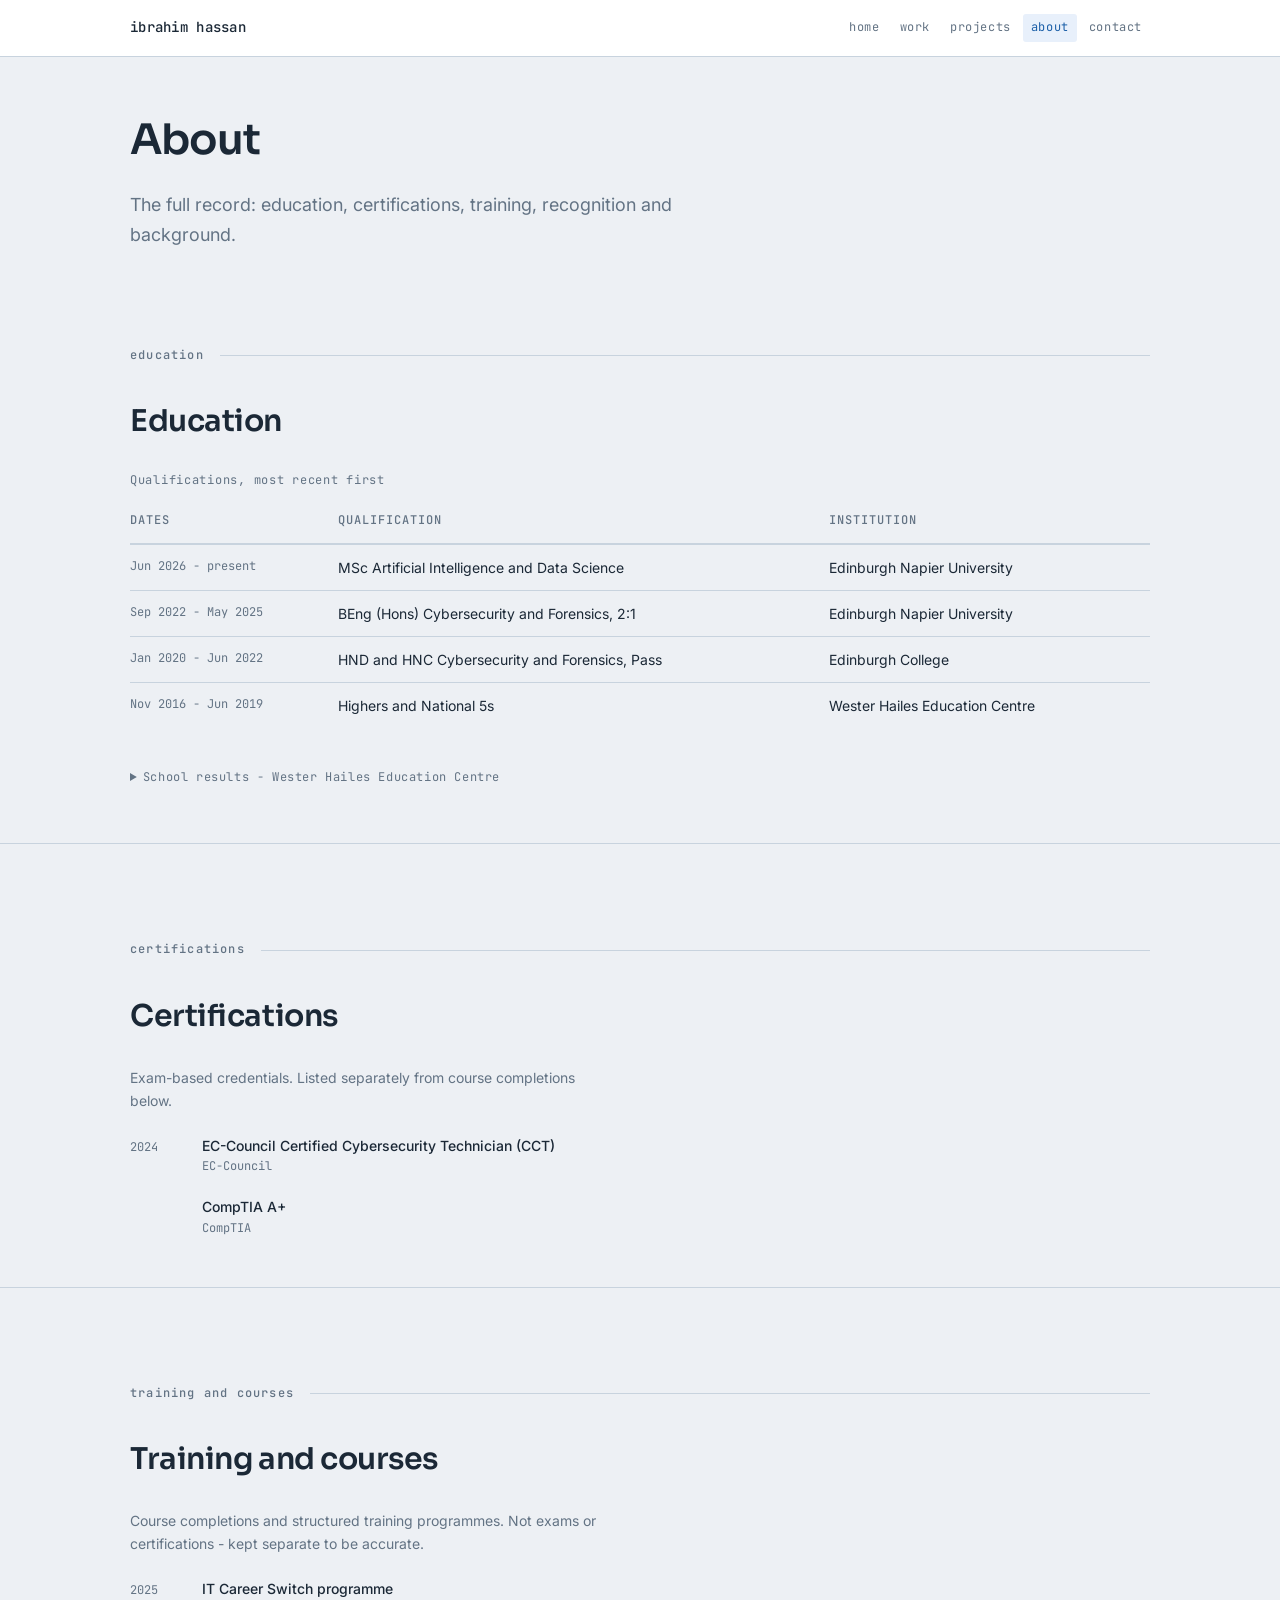
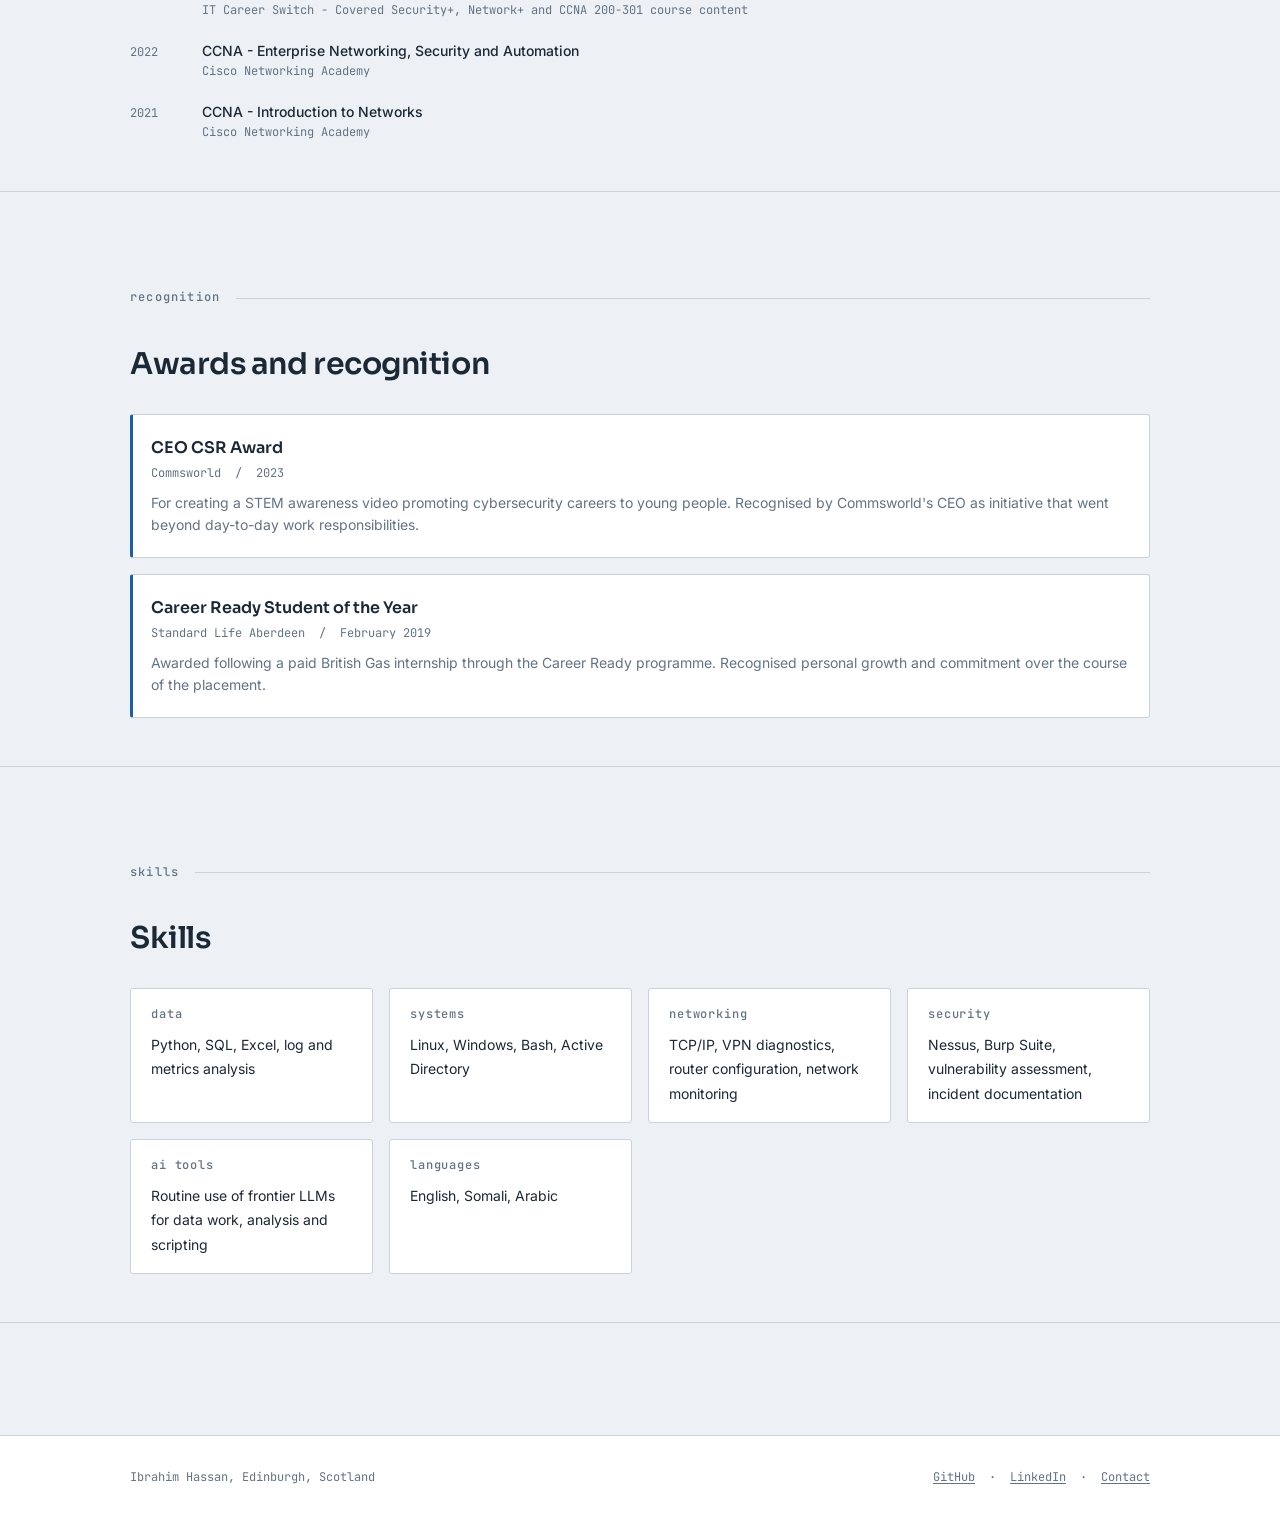
==== about.html @ 165f54eb "Initial portfolio site Static HTML/CSS/JS portfolio for Ibrahim Hassan. Five pages (index, work, pro" ====
<!DOCTYPE html>
<html lang="en">
<head>
  <meta charset="UTF-8">
  <meta name="viewport" content="width=device-width, initial-scale=1.0">
  <title>About - Ibrahim Hassan</title>
  <meta name="description" content="Education, certifications, training, recognition and background for Ibrahim Hassan. Full record from Edinburgh Napier MSc through to school results.">
  <link rel="stylesheet" href="style.css">
</head>
<body>

  <header class="site-header">
    <div class="container">
      <a href="index.html" class="site-logo" aria-label="Ibrahim Hassan - home">ibrahim hassan</a>
      <nav class="site-nav" aria-label="Main navigation">
        <a href="index.html">home</a>
        <a href="work.html">work</a>
        <a href="projects.html">projects</a>
        <a href="about.html" aria-current="page">about</a>
        <a href="contact.html">contact</a>
      </nav>
    </div>
  </header>

  <main>
    <div class="page-header">
      <div class="container">
        <h1 class="page-heading">About</h1>
        <p class="page-intro">
          The full record: education, certifications, training, recognition and background.
        </p>
      </div>
    </div>

    <!-- Education -->
    <section class="page-section" aria-labelledby="education-heading">
      <div class="container">
        <div class="section-rule"><span>education</span></div>
        <h2 class="subsection-heading" id="education-heading">Education</h2>

        <div class="table-wrapper">
          <table class="data-table">
            <caption>Qualifications, most recent first</caption>
            <thead>
              <tr>
                <th class="col-date" scope="col">Dates</th>
                <th scope="col">Qualification</th>
                <th scope="col">Institution</th>
              </tr>
            </thead>
            <tbody>
              <tr>
                <td class="col-date">Jun 2026 - present</td>
                <td>MSc Artificial Intelligence and Data Science</td>
                <td>Edinburgh Napier University</td>
              </tr>
              <tr>
                <td class="col-date">Sep 2022 - May 2025</td>
                <td>BEng (Hons) Cybersecurity and Forensics, 2:1</td>
                <td>Edinburgh Napier University</td>
              </tr>
              <tr>
                <td class="col-date">Jan 2020 - Jun 2022</td>
                <td>HND and HNC Cybersecurity and Forensics, Pass</td>
                <td>Edinburgh College</td>
              </tr>
              <tr>
                <td class="col-date">Nov 2016 - Jun 2019</td>
                <td>Highers and National 5s</td>
                <td>Wester Hailes Education Centre</td>
              </tr>
            </tbody>
          </table>
        </div>

        <!-- School results - expanded detail for the deep record -->
        <details style="margin-top: var(--space-8);">
          <summary style="font-family: var(--font-mono); font-size: var(--size-xs); color: var(--col-muted); cursor: pointer; letter-spacing: 0.05em; padding: var(--space-2) 0;">
            School results - Wester Hailes Education Centre
          </summary>
          <div style="margin-top: var(--space-5);">
            <div class="table-wrapper">
              <table class="data-table">
                <caption>Results from Wester Hailes Education Centre (2016-2019)</caption>
                <thead>
                  <tr>
                    <th scope="col">Subject</th>
                    <th scope="col">Level</th>
                    <th class="col-grade" scope="col">Grade</th>
                    <th class="col-date" scope="col">Year</th>
                  </tr>
                </thead>
                <tbody>
                  <tr>
                    <td>Business Management</td>
                    <td>Higher</td>
                    <td class="col-grade">C</td>
                    <td class="col-date">2019</td>
                  </tr>
                  <tr>
                    <td>Mathematics</td>
                    <td>National 5</td>
                    <td class="col-grade">A</td>
                    <td class="col-date">2018</td>
                  </tr>
                  <tr>
                    <td>Modern Studies</td>
                    <td>National 5</td>
                    <td class="col-grade">A</td>
                    <td class="col-date">2018</td>
                  </tr>
                  <tr>
                    <td>English for Speakers of Other Languages</td>
                    <td>National 5</td>
                    <td class="col-grade">B</td>
                    <td class="col-date">2018</td>
                  </tr>
                  <tr>
                    <td>Chemistry</td>
                    <td>National 5</td>
                    <td class="col-grade">B</td>
                    <td class="col-date">2017</td>
                  </tr>
                  <tr>
                    <td>Physics</td>
                    <td>National 5</td>
                    <td class="col-grade">C</td>
                    <td class="col-date">2017</td>
                  </tr>
                </tbody>
              </table>
            </div>
          </div>
        </details>

      </div>
    </section>

    <hr class="divider">

    <!-- Certifications -->
    <section class="page-section" aria-labelledby="certifications-heading">
      <div class="container">
        <div class="section-rule"><span>certifications</span></div>
        <h2 class="subsection-heading" id="certifications-heading">Certifications</h2>
        <p class="muted" style="font-size: var(--size-sm); margin-bottom: var(--space-6); max-width: 54ch; line-height: 1.65;">
          Exam-based credentials. Listed separately from course completions below.
        </p>

        <div class="cert-list">
          <div class="cert-entry">
            <span class="cert-year">2024</span>
            <div>
              <p class="cert-name">EC-Council Certified Cybersecurity Technician (CCT)</p>
              <p class="cert-issuer">EC-Council</p>
            </div>
          </div>
          <div class="cert-entry">
            <!-- TODO: confirm the exact year the CompTIA A+ was awarded -->
            <span class="cert-year"><!-- year --></span>
            <div>
              <p class="cert-name">CompTIA A+</p>
              <p class="cert-issuer">CompTIA</p>
            </div>
          </div>
        </div>

      </div>
    </section>

    <hr class="divider">

    <!-- Training and courses -->
    <section class="page-section" aria-labelledby="training-heading">
      <div class="container">
        <div class="section-rule"><span>training and courses</span></div>
        <h2 class="subsection-heading" id="training-heading">Training and courses</h2>
        <p class="muted" style="font-size: var(--size-sm); margin-bottom: var(--space-6); max-width: 54ch; line-height: 1.65;">
          Course completions and structured training programmes. Not exams or certifications -
          kept separate to be accurate.
        </p>

        <div class="cert-list">
          <div class="cert-entry">
            <span class="cert-year">2025</span>
            <div>
              <p class="cert-name">IT Career Switch programme</p>
              <p class="cert-issuer">IT Career Switch - Covered Security+, Network+ and CCNA 200-301 course content</p>
            </div>
          </div>
          <div class="cert-entry">
            <span class="cert-year">2022</span>
            <div>
              <p class="cert-name">CCNA - Enterprise Networking, Security and Automation</p>
              <p class="cert-issuer">Cisco Networking Academy</p>
            </div>
          </div>
          <div class="cert-entry">
            <span class="cert-year">2021</span>
            <div>
              <p class="cert-name">CCNA - Introduction to Networks</p>
              <p class="cert-issuer">Cisco Networking Academy</p>
            </div>
          </div>
        </div>

      </div>
    </section>

    <hr class="divider">

    <!-- Recognition -->
    <section class="page-section" id="recognition" aria-labelledby="recognition-heading">
      <div class="container">
        <div class="section-rule"><span>recognition</span></div>
        <h2 class="subsection-heading" id="recognition-heading">Awards and recognition</h2>

        <div class="award-list">
          <div class="award-entry">
            <p class="award-title">CEO CSR Award</p>
            <p class="award-meta">Commsworld &nbsp;/&nbsp; 2023</p>
            <p class="award-desc">
              For creating a STEM awareness video promoting cybersecurity careers to young
              people. Recognised by Commsworld's CEO as initiative that went beyond
              day-to-day work responsibilities.
            </p>
          </div>
          <div class="award-entry">
            <p class="award-title">Career Ready Student of the Year</p>
            <p class="award-meta">Standard Life Aberdeen &nbsp;/&nbsp; February 2019</p>
            <p class="award-desc">
              Awarded following a paid British Gas internship through the Career Ready
              programme. Recognised personal growth and commitment over the course of the
              placement.
            </p>
          </div>
        </div>

      </div>
    </section>

    <hr class="divider">

    <!-- Skills -->
    <section class="page-section" aria-labelledby="skills-heading">
      <div class="container">
        <div class="section-rule"><span>skills</span></div>
        <h2 class="subsection-heading" id="skills-heading">Skills</h2>

        <div class="skills-grid">
          <div class="skill-group">
            <p class="skill-group__label">data</p>
            <p class="skill-group__items">Python, SQL, Excel, log and metrics analysis</p>
          </div>
          <div class="skill-group">
            <p class="skill-group__label">systems</p>
            <p class="skill-group__items">Linux, Windows, Bash, Active Directory</p>
          </div>
          <div class="skill-group">
            <p class="skill-group__label">networking</p>
            <p class="skill-group__items">TCP/IP, VPN diagnostics, router configuration, network monitoring</p>
          </div>
          <div class="skill-group">
            <p class="skill-group__label">security</p>
            <p class="skill-group__items">Nessus, Burp Suite, vulnerability assessment, incident documentation</p>
          </div>
          <div class="skill-group">
            <p class="skill-group__label">AI tools</p>
            <p class="skill-group__items">Routine use of frontier LLMs for data work, analysis and scripting</p>
          </div>
          <div class="skill-group">
            <p class="skill-group__label">languages</p>
            <p class="skill-group__items">English, Somali, Arabic</p>
          </div>
        </div>

      </div>
    </section>

    <hr class="divider">

    <!-- TODO: Add an interests section once content is available -->
    <!-- <section class="page-section" aria-labelledby="interests-heading">
      <div class="container">
        <div class="section-rule"><span>interests</span></div>
        <h2 class="subsection-heading" id="interests-heading">Interests</h2>
        [content TBD]
      </div>
    </section> -->

  </main>

  <footer class="site-footer">
    <div class="container">
      <p>Ibrahim Hassan, Edinburgh, Scotland</p>
      <p>
        <a href="https://github.com/pribrahimh" target="_blank" rel="noopener noreferrer">GitHub</a>
        &nbsp;&middot;&nbsp;
        <a href="https://linkedin.com/in/pribrahim" target="_blank" rel="noopener noreferrer">LinkedIn</a>
        &nbsp;&middot;&nbsp;
        <a href="contact.html">Contact</a>
      </p>
    </div>
  </footer>

</body>
</html>
---- style.css ----
/* ============================================================
   FONTS
   ============================================================ */
@import url('https://fonts.googleapis.com/css2?family=Sora:wght@300;400;600&family=Inter:wght@400;500&family=JetBrains+Mono:wght@400;500&display=swap');

/* ============================================================
   CUSTOM PROPERTIES
   ============================================================ */
:root {
  /* Palette - cool blue-gray, light mode */
  --col-bg:            #edf0f4;
  --col-surface:       #ffffff;
  --col-border:        #c8d3de;
  --col-text:          #1b2836;
  --col-muted:         #637384;
  --col-accent:        #1b5fa8;
  --col-accent-light:  #e8f0fb;
  --col-status:        #1a9955;
  --col-status-bg:     #e8f7ee;
  --col-status-border: rgba(26, 153, 85, 0.28);
  --col-tag-border:    rgba(27, 95, 168, 0.22);

  /* Typography */
  --font-display: 'Sora', system-ui, sans-serif;
  --font-body:    'Inter', system-ui, sans-serif;
  --font-mono:    'JetBrains Mono', 'Courier New', monospace;

  /* Type scale */
  --size-xs:   0.75rem;
  --size-sm:   0.875rem;
  --size-base: 1rem;
  --size-lg:   1.125rem;
  --size-xl:   1.25rem;
  --size-2xl:  clamp(1.375rem, 3vw, 1.875rem);
  --size-3xl:  clamp(1.75rem, 4.5vw, 2.625rem);
  --size-hero: clamp(2.375rem, 6.5vw, 4.25rem);

  /* Spacing */
  --space-1:  0.25rem;
  --space-2:  0.5rem;
  --space-3:  0.75rem;
  --space-4:  1rem;
  --space-5:  1.25rem;
  --space-6:  1.5rem;
  --space-8:  2rem;
  --space-10: 2.5rem;
  --space-12: 3rem;
  --space-16: 4rem;
  --space-20: 5rem;

  /* Layout */
  --container-max: 1100px;
  --radius: 3px;
}

/* ============================================================
   RESET
   ============================================================ */
*, *::before, *::after {
  box-sizing: border-box;
  margin: 0;
  padding: 0;
}

html {
  -webkit-text-size-adjust: 100%;
}

body {
  font-family: var(--font-body);
  font-size: var(--size-base);
  line-height: 1.65;
  color: var(--col-text);
  background: var(--col-bg);
  min-height: 100vh;
  display: flex;
  flex-direction: column;
}

main { flex: 1; }

img, svg {
  display: block;
  max-width: 100%;
  height: auto;
}

ul, ol { list-style: none; }

a {
  color: var(--col-accent);
  text-decoration: underline;
  text-underline-offset: 2px;
}

a:hover { text-decoration: none; }

/* ============================================================
   FOCUS
   ============================================================ */
:focus-visible {
  outline: 2px solid var(--col-accent);
  outline-offset: 3px;
  border-radius: var(--radius);
}

/* ============================================================
   CONTAINER
   ============================================================ */
.container {
  width: 100%;
  max-width: var(--container-max);
  margin-left: auto;
  margin-right: auto;
  padding-left: clamp(1rem, 5vw, 2.5rem);
  padding-right: clamp(1rem, 5vw, 2.5rem);
}

/* ============================================================
   SITE HEADER / NAV
   ============================================================ */
.site-header {
  background: var(--col-surface);
  border-bottom: 1px solid var(--col-border);
  position: sticky;
  top: 0;
  z-index: 100;
}

.site-header .container {
  display: flex;
  align-items: center;
  justify-content: space-between;
  flex-wrap: wrap;
  gap: var(--space-2) var(--space-4);
  padding-top: var(--space-3);
  padding-bottom: var(--space-3);
  min-height: 56px;
}

.site-logo {
  font-family: var(--font-mono);
  font-size: var(--size-sm);
  font-weight: 500;
  color: var(--col-text);
  text-decoration: none;
  letter-spacing: 0.02em;
  white-space: nowrap;
  flex-shrink: 0;
}

.site-logo:hover { color: var(--col-accent); }

.site-nav {
  display: flex;
  flex-wrap: wrap;
  gap: var(--space-1);
}

.site-nav a {
  font-family: var(--font-mono);
  font-size: var(--size-xs);
  font-weight: 400;
  color: var(--col-muted);
  text-decoration: none;
  letter-spacing: 0.05em;
  padding: var(--space-1) var(--space-2);
  border-radius: var(--radius);
  white-space: nowrap;
  transition: color 0.12s ease, background-color 0.12s ease;
}

.site-nav a:hover,
.site-nav a[aria-current="page"] {
  color: var(--col-accent);
  background-color: var(--col-accent-light);
}

/* ============================================================
   SITE FOOTER
   ============================================================ */
.site-footer {
  margin-top: auto;
  background: var(--col-surface);
  border-top: 1px solid var(--col-border);
  padding: var(--space-8) 0;
}

.site-footer .container {
  display: flex;
  align-items: center;
  justify-content: space-between;
  flex-wrap: wrap;
  gap: var(--space-4);
}

.site-footer p {
  font-family: var(--font-mono);
  font-size: var(--size-xs);
  color: var(--col-muted);
}

.site-footer a {
  color: var(--col-muted);
}

.site-footer a:hover {
  color: var(--col-accent);
}

/* ============================================================
   SIGNATURE MOTIF: SECTION RULE
   Every major section opens with:
     <div class="section-rule"><span>label</span></div>
   Renders: label ------------------------------------------
   ============================================================ */
.section-rule {
  display: flex;
  align-items: center;
  gap: var(--space-4);
  margin-bottom: var(--space-8);
}

.section-rule::after {
  content: '';
  flex: 1;
  height: 1px;
  background: var(--col-border);
}

.section-rule > span {
  font-family: var(--font-mono);
  font-size: var(--size-xs);
  font-weight: 500;
  color: var(--col-muted);
  letter-spacing: 0.1em;
  text-transform: lowercase;
  white-space: nowrap;
  flex-shrink: 0;
}

/* ============================================================
   PAGE SECTIONS
   ============================================================ */
.page-section {
  padding-top: var(--space-12);
}

/* ============================================================
   STATUS BADGE
   ============================================================ */
.status-badge {
  display: inline-flex;
  align-items: center;
  gap: var(--space-2);
  font-family: var(--font-mono);
  font-size: var(--size-xs);
  font-weight: 500;
  color: var(--col-status);
  background: var(--col-status-bg);
  border: 1px solid var(--col-status-border);
  border-radius: 2em;
  padding: 3px var(--space-3);
  letter-spacing: 0.04em;
}

.status-dot {
  width: 6px;
  height: 6px;
  border-radius: 50%;
  background: var(--col-status);
  flex-shrink: 0;
}

@media (prefers-reduced-motion: no-preference) {
  .status-dot {
    animation: blink 2.8s ease-in-out infinite;
  }
}

@keyframes blink {
  0%, 100% { opacity: 1; }
  50%       { opacity: 0.35; }
}

/* ============================================================
   HERO
   ============================================================ */
.hero {
  padding: var(--space-16) 0 var(--space-12);
}

.hero-eyebrow {
  margin-bottom: var(--space-5);
}

.hero-name {
  font-family: var(--font-display);
  font-size: var(--size-hero);
  font-weight: 600;
  line-height: 1.06;
  letter-spacing: -0.025em;
  color: var(--col-text);
  margin-bottom: var(--space-5);
}

.hero-intro {
  font-size: var(--size-lg);
  color: var(--col-muted);
  max-width: 54ch;
  line-height: 1.65;
  margin-bottom: var(--space-6);
}

.hero-meta {
  display: flex;
  flex-wrap: wrap;
  gap: var(--space-2) var(--space-5);
  font-family: var(--font-mono);
  font-size: var(--size-xs);
  color: var(--col-muted);
}

/* ============================================================
   HEADINGS
   ============================================================ */
.page-heading {
  font-family: var(--font-display);
  font-size: var(--size-3xl);
  font-weight: 600;
  letter-spacing: -0.025em;
  color: var(--col-text);
  margin-bottom: var(--space-4);
}

.page-intro {
  font-size: var(--size-lg);
  color: var(--col-muted);
  max-width: 58ch;
  line-height: 1.65;
  margin-bottom: var(--space-12);
}

.subsection-heading {
  font-family: var(--font-display);
  font-size: var(--size-2xl);
  font-weight: 600;
  letter-spacing: -0.015em;
  color: var(--col-text);
  margin-bottom: var(--space-6);
}

/* ============================================================
   CARDS
   ============================================================ */
.card {
  background: var(--col-surface);
  border: 1px solid var(--col-border);
  border-radius: var(--radius);
  padding: var(--space-6);
}

.card--left-accent {
  border-left: 3px solid var(--col-accent);
  padding-left: calc(var(--space-6) - 2px);
}

/* ============================================================
   PROJECT CARDS
   ============================================================ */
.project-grid {
  display: grid;
  grid-template-columns: repeat(auto-fill, minmax(min(100%, 340px), 1fr));
  gap: var(--space-6);
  align-items: start;
}

.project-card {
  background: var(--col-surface);
  border: 1px solid var(--col-border);
  border-left: 3px solid var(--col-accent);
  border-radius: var(--radius);
  padding: var(--space-6);
  padding-left: calc(var(--space-6) - 2px);
  display: flex;
  flex-direction: column;
  gap: var(--space-4);
}

.project-card__header {
  display: flex;
  align-items: flex-start;
  justify-content: space-between;
  gap: var(--space-3);
}

.project-card__title {
  font-family: var(--font-display);
  font-size: var(--size-xl);
  font-weight: 600;
  color: var(--col-text);
  line-height: 1.25;
}

.project-card__desc {
  font-size: var(--size-sm);
  color: var(--col-muted);
  line-height: 1.65;
  flex: 1;
}

.project-card__tech {
  display: flex;
  flex-wrap: wrap;
  gap: var(--space-2);
}

.project-card__links {
  display: flex;
  flex-wrap: wrap;
  gap: var(--space-4);
  font-size: var(--size-sm);
}

/* ============================================================
   TAGS
   ============================================================ */
.tag {
  display: inline-block;
  font-family: var(--font-mono);
  font-size: 0.7rem;
  font-weight: 500;
  color: var(--col-accent);
  background: var(--col-accent-light);
  border: 1px solid var(--col-tag-border);
  border-radius: 2px;
  padding: 1px var(--space-2);
  letter-spacing: 0.03em;
  white-space: nowrap;
}

.tag--status {
  color: var(--col-muted);
  background: var(--col-bg);
  border-color: var(--col-border);
  flex-shrink: 0;
}

/* ============================================================
   EXPERIENCE ENTRIES
   ============================================================ */
.experience-list {
  display: flex;
  flex-direction: column;
  gap: var(--space-10);
}

.experience-entry {
  display: grid;
  grid-template-columns: 1fr;
  gap: var(--space-2);
}

@media (min-width: 640px) {
  .experience-entry {
    grid-template-columns: 11rem 1fr;
    gap: var(--space-6);
  }
}

@media (min-width: 1024px) {
  .experience-entry {
    grid-template-columns: 13rem 1fr;
  }
}

.experience-meta {
  font-family: var(--font-mono);
  font-size: var(--size-xs);
  color: var(--col-muted);
  line-height: 1.6;
}

.experience-meta .date {
  display: block;
  margin-bottom: var(--space-1);
}

.experience-meta .employer {
  display: block;
  color: var(--col-text);
  font-weight: 500;
}

.experience-meta .location {
  display: block;
  margin-top: 2px;
}

.experience-role {
  font-family: var(--font-display);
  font-size: var(--size-xl);
  font-weight: 600;
  color: var(--col-text);
  line-height: 1.2;
  margin-bottom: var(--space-3);
}

.experience-body {
  color: var(--col-muted);
  font-size: var(--size-sm);
}

.experience-body ul {
  list-style: disc;
  padding-left: var(--space-5);
  display: flex;
  flex-direction: column;
  gap: var(--space-2);
  margin-top: var(--space-2);
}

/* Compact variant used on the landing page */
.experience-entry--compact .experience-role {
  font-size: var(--size-lg);
  margin-bottom: var(--space-1);
}

.experience-entry--compact .experience-body {
  margin-top: var(--space-2);
}

/* ============================================================
   DATA TABLES
   ============================================================ */
.table-wrapper {
  overflow-x: auto;
  -webkit-overflow-scrolling: touch;
}

.data-table {
  width: 100%;
  border-collapse: collapse;
  font-size: var(--size-sm);
}

.data-table caption {
  text-align: left;
  font-family: var(--font-mono);
  font-size: var(--size-xs);
  color: var(--col-muted);
  margin-bottom: var(--space-3);
  letter-spacing: 0.06em;
}

.data-table th {
  font-family: var(--font-mono);
  font-size: var(--size-xs);
  font-weight: 500;
  text-transform: uppercase;
  letter-spacing: 0.08em;
  color: var(--col-muted);
  text-align: left;
  padding: var(--space-2) var(--space-4) var(--space-3) 0;
  border-bottom: 2px solid var(--col-border);
  white-space: nowrap;
}

.data-table td {
  padding: var(--space-3) var(--space-4) var(--space-3) 0;
  border-bottom: 1px solid var(--col-border);
  vertical-align: top;
  line-height: 1.5;
}

.data-table tr:last-child td {
  border-bottom: none;
}

.data-table .col-date {
  font-family: var(--font-mono);
  font-size: var(--size-xs);
  color: var(--col-muted);
  white-space: nowrap;
  width: 13rem;
}

.data-table .col-grade {
  font-family: var(--font-mono);
  font-size: var(--size-xs);
  color: var(--col-muted);
  white-space: nowrap;
  width: 5rem;
}

/* ============================================================
   AWARD / RECOGNITION
   ============================================================ */
.award-list {
  display: flex;
  flex-direction: column;
  gap: var(--space-4);
}

.award-entry {
  background: var(--col-surface);
  border: 1px solid var(--col-border);
  border-left: 3px solid var(--col-accent);
  border-radius: var(--radius);
  padding: var(--space-5);
  padding-left: calc(var(--space-5) - 2px);
}

.award-title {
  font-family: var(--font-display);
  font-size: var(--size-base);
  font-weight: 600;
  color: var(--col-text);
  margin-bottom: 3px;
}

.award-meta {
  font-family: var(--font-mono);
  font-size: var(--size-xs);
  color: var(--col-muted);
  margin-bottom: var(--space-2);
}

.award-desc {
  font-size: var(--size-sm);
  color: var(--col-muted);
  line-height: 1.6;
}

/* ============================================================
   CERTIFICATIONS / TRAINING
   ============================================================ */
.cert-list {
  display: flex;
  flex-direction: column;
  gap: var(--space-5);
}

.cert-entry {
  display: grid;
  grid-template-columns: 3.5rem 1fr;
  gap: var(--space-4);
  align-items: start;
}

.cert-year {
  font-family: var(--font-mono);
  font-size: var(--size-xs);
  color: var(--col-muted);
  padding-top: 2px;
}

.cert-name {
  font-size: var(--size-sm);
  font-weight: 500;
  color: var(--col-text);
  line-height: 1.4;
  margin-bottom: 2px;
}

.cert-issuer {
  font-family: var(--font-mono);
  font-size: var(--size-xs);
  color: var(--col-muted);
}

/* ============================================================
   SKILLS GRID
   ============================================================ */
.skills-grid {
  display: grid;
  grid-template-columns: repeat(auto-fill, minmax(min(100%, 220px), 1fr));
  gap: var(--space-4);
}

.skill-group {
  background: var(--col-surface);
  border: 1px solid var(--col-border);
  border-radius: var(--radius);
  padding: var(--space-4) var(--space-5);
}

.skill-group__label {
  font-family: var(--font-mono);
  font-size: var(--size-xs);
  font-weight: 500;
  color: var(--col-muted);
  letter-spacing: 0.07em;
  text-transform: lowercase;
  margin-bottom: var(--space-2);
}

.skill-group__items {
  font-size: var(--size-sm);
  color: var(--col-text);
  line-height: 1.75;
}

/* ============================================================
   CONTACT PAGE
   ============================================================ */
.contact-list {
  display: flex;
  flex-direction: column;
  gap: var(--space-4);
}

.contact-item {
  display: grid;
  grid-template-columns: 6rem 1fr;
  gap: var(--space-4);
  align-items: baseline;
  font-size: var(--size-sm);
}

.contact-label {
  font-family: var(--font-mono);
  font-size: var(--size-xs);
  color: var(--col-muted);
  letter-spacing: 0.05em;
}

.contact-value {
  color: var(--col-text);
}

/* ============================================================
   UTILITY
   ============================================================ */
.see-more {
  display: inline-flex;
  align-items: center;
  gap: var(--space-2);
  font-family: var(--font-mono);
  font-size: var(--size-xs);
  font-weight: 500;
  letter-spacing: 0.05em;
  color: var(--col-accent);
  text-decoration: none;
  margin-top: var(--space-6);
  padding-bottom: 1px;
  border-bottom: 1px solid transparent;
  transition: border-color 0.12s ease;
}

.see-more:hover {
  text-decoration: none;
  border-bottom-color: var(--col-accent);
}

.muted {
  color: var(--col-muted);
}

.divider {
  border: none;
  border-top: 1px solid var(--col-border);
  margin: var(--space-12) 0;
}

.page-header {
  padding: var(--space-12) 0 0;
}

/* Inline code */
code {
  font-family: var(--font-mono);
  font-size: 0.875em;
  background: var(--col-accent-light);
  border: 1px solid var(--col-tag-border);
  border-radius: 2px;
  padding: 1px 5px;
  color: var(--col-accent);
}

/* Bottom breathing room before footer */
main > :last-child {
  padding-bottom: var(--space-16);
}

/* Practice/labs list on projects page */
.practice-list {
  display: flex;
  flex-direction: column;
  gap: var(--space-3);
  font-size: var(--size-sm);
  color: var(--col-muted);
}

.practice-list li {
  display: flex;
  gap: var(--space-3);
}

.practice-list li::before {
  content: '-';
  font-family: var(--font-mono);
  color: var(--col-border);
  flex-shrink: 0;
}

/* ============================================================
   RESPONSIVE
   ============================================================ */
@media (max-width: 479px) {
  .site-nav {
    width: 100%;
    padding-top: var(--space-2);
    border-top: 1px solid var(--col-border);
  }

  .hero {
    padding: var(--space-10) 0 var(--space-8);
  }

  .cert-entry {
    grid-template-columns: 1fr;
    gap: var(--space-1);
  }

  .contact-item {
    grid-template-columns: 1fr;
    gap: var(--space-1);
  }
}
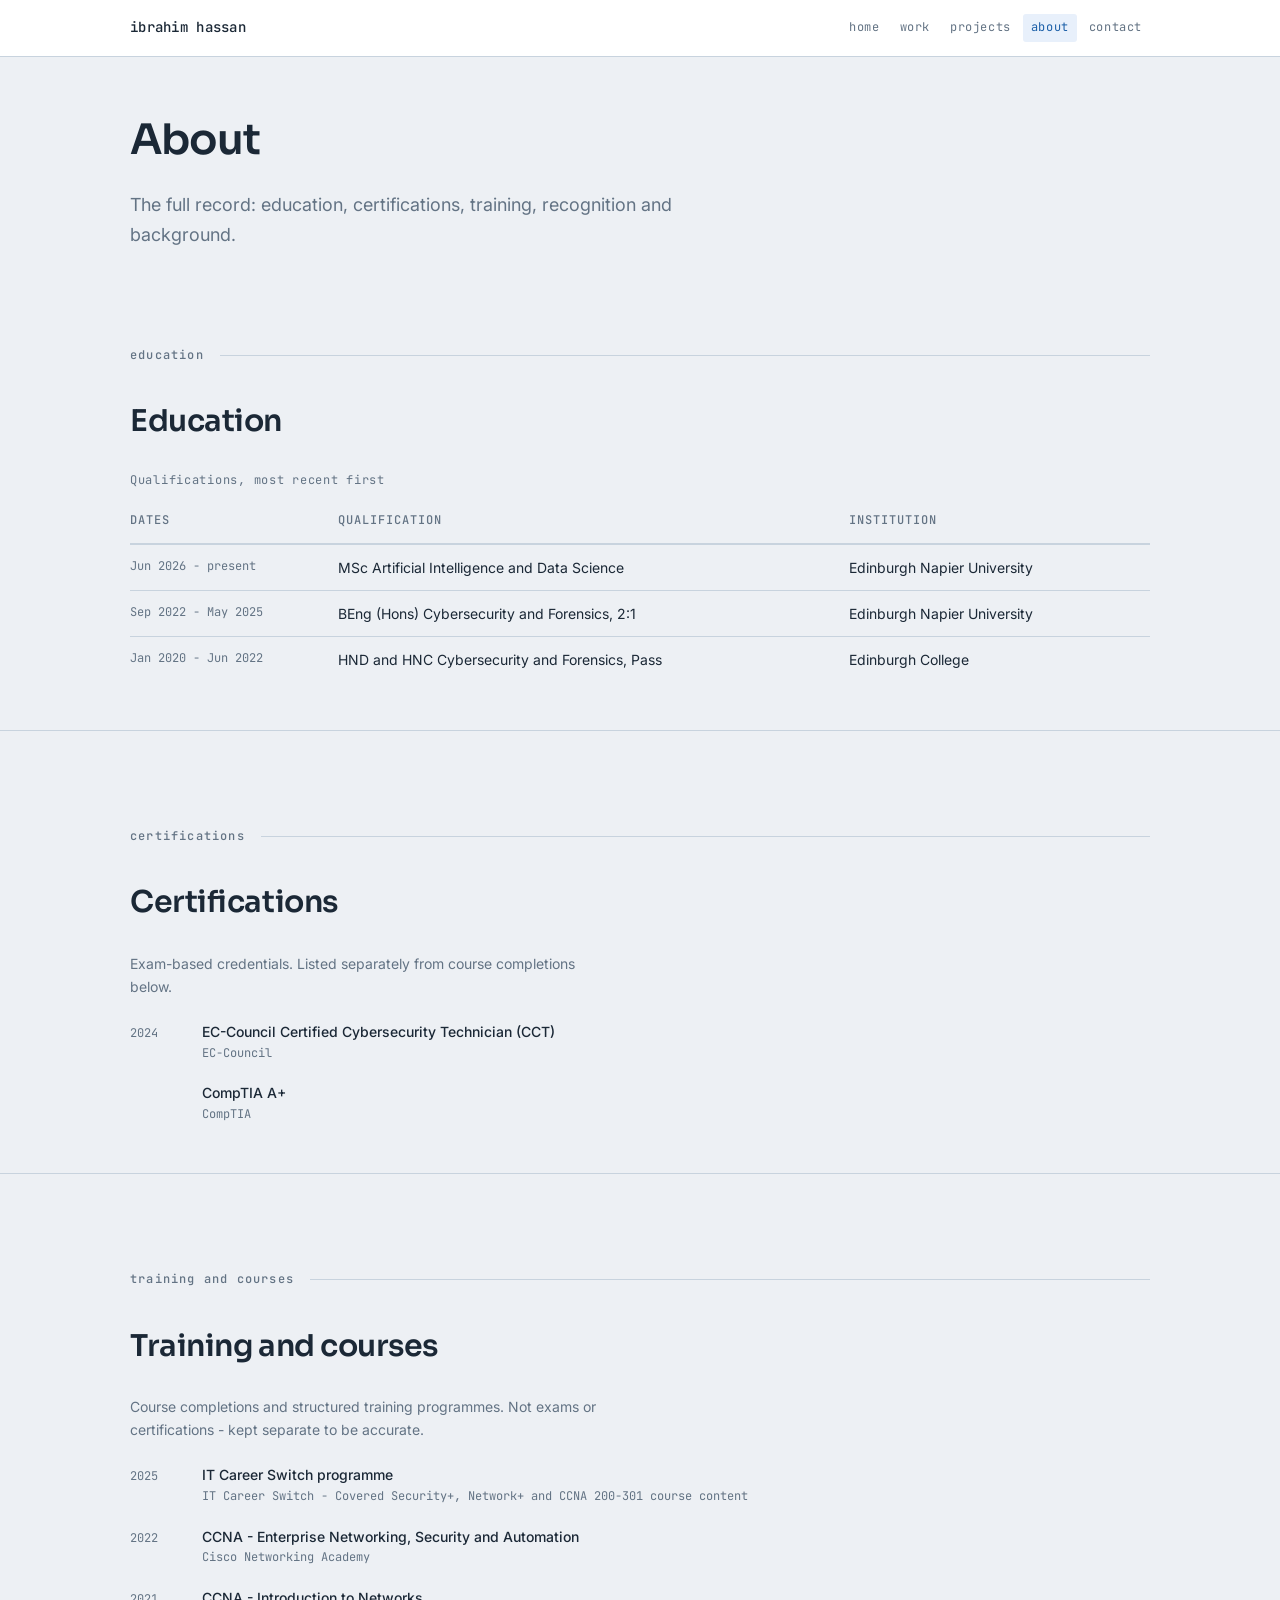
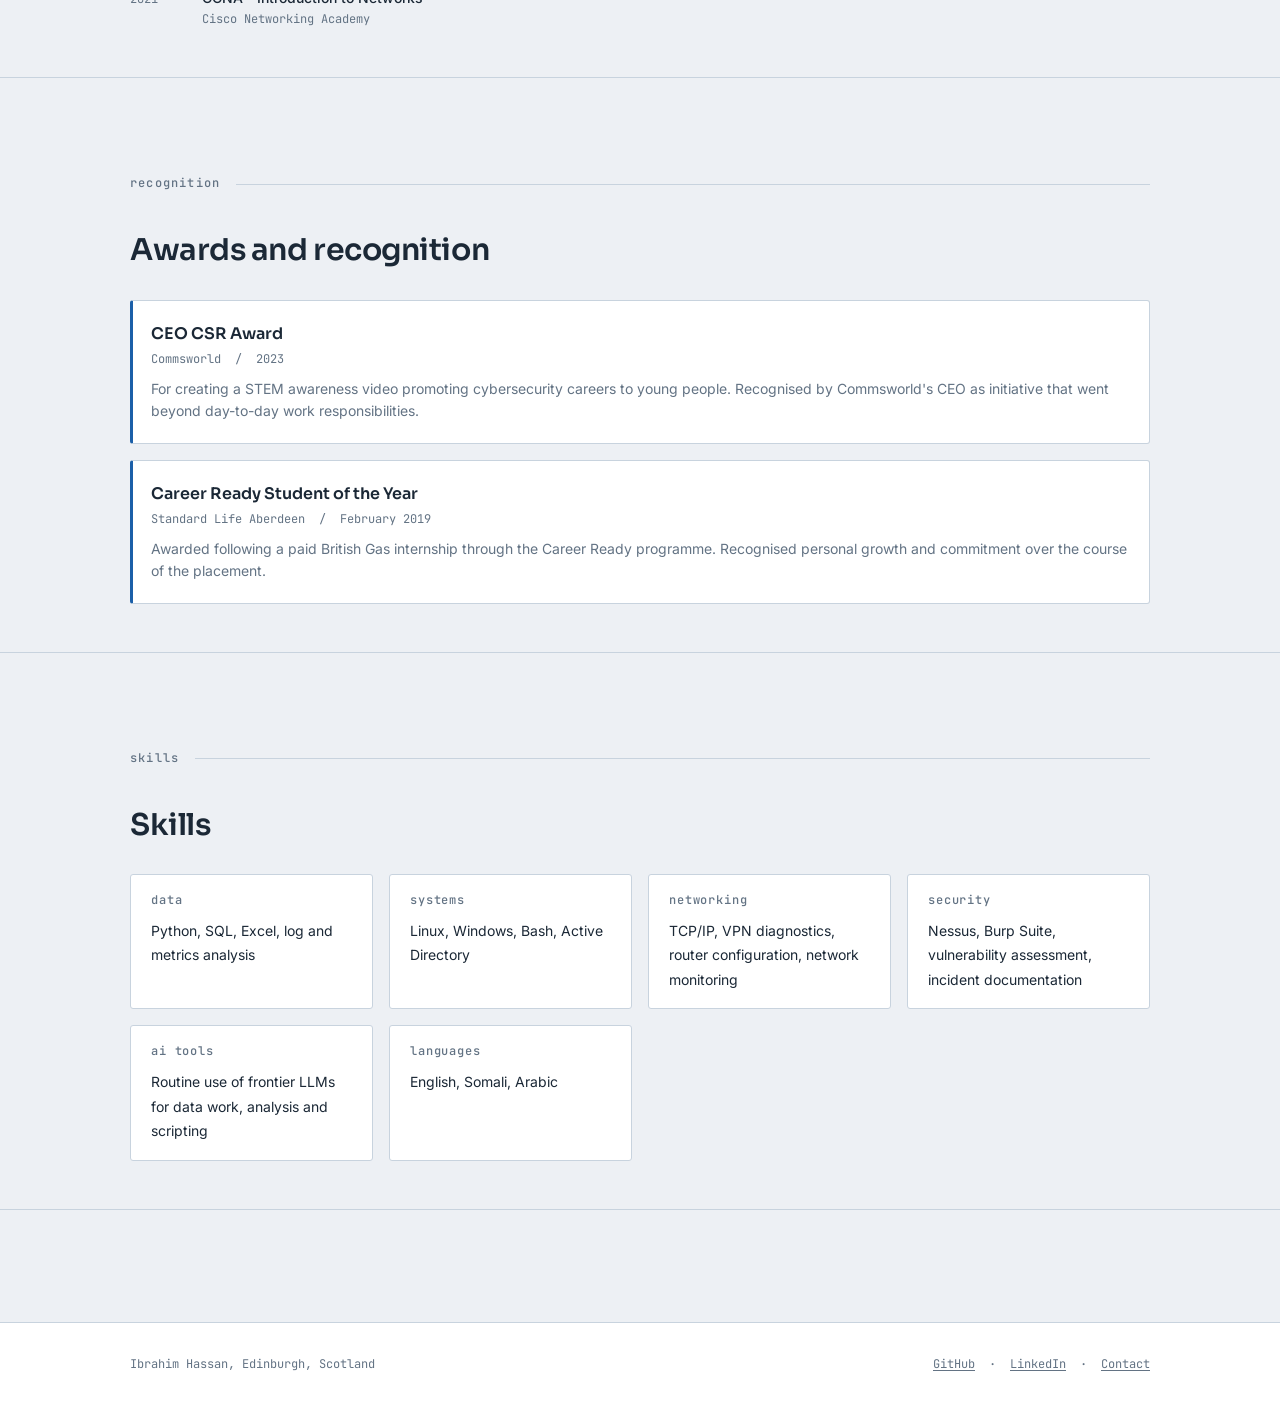
==== commit 5bd73694: "Portfolio site: IT support, SOC and Linux support focus Plain HTML/CSS/JS portfolio served by GitHub" ====
--- a/about.html
+++ b/about.html
@@ -4,7 +4,7 @@
   <meta charset="UTF-8">
   <meta name="viewport" content="width=device-width, initial-scale=1.0">
   <title>About - Ibrahim Hassan</title>
-  <meta name="description" content="Education, certifications, training, recognition and background for Ibrahim Hassan. Full record from Edinburgh Napier MSc through to school results.">
+  <meta name="description" content="Education, certifications, training, recognition and skills for Ibrahim Hassan.">
   <link rel="stylesheet" href="style.css">
 </head>
 <body>
@@ -64,74 +64,9 @@
                 <td>HND and HNC Cybersecurity and Forensics, Pass</td>
                 <td>Edinburgh College</td>
               </tr>
-              <tr>
-                <td class="col-date">Nov 2016 - Jun 2019</td>
-                <td>Highers and National 5s</td>
-                <td>Wester Hailes Education Centre</td>
-              </tr>
             </tbody>
           </table>
         </div>
-
-        <!-- School results - expanded detail for the deep record -->
-        <details style="margin-top: var(--space-8);">
-          <summary style="font-family: var(--font-mono); font-size: var(--size-xs); color: var(--col-muted); cursor: pointer; letter-spacing: 0.05em; padding: var(--space-2) 0;">
-            School results - Wester Hailes Education Centre
-          </summary>
-          <div style="margin-top: var(--space-5);">
-            <div class="table-wrapper">
-              <table class="data-table">
-                <caption>Results from Wester Hailes Education Centre (2016-2019)</caption>
-                <thead>
-                  <tr>
-                    <th scope="col">Subject</th>
-                    <th scope="col">Level</th>
-                    <th class="col-grade" scope="col">Grade</th>
-                    <th class="col-date" scope="col">Year</th>
-                  </tr>
-                </thead>
-                <tbody>
-                  <tr>
-                    <td>Business Management</td>
-                    <td>Higher</td>
-                    <td class="col-grade">C</td>
-                    <td class="col-date">2019</td>
-                  </tr>
-                  <tr>
-                    <td>Mathematics</td>
-                    <td>National 5</td>
-                    <td class="col-grade">A</td>
-                    <td class="col-date">2018</td>
-                  </tr>
-                  <tr>
-                    <td>Modern Studies</td>
-                    <td>National 5</td>
-                    <td class="col-grade">A</td>
-                    <td class="col-date">2018</td>
-                  </tr>
-                  <tr>
-                    <td>English for Speakers of Other Languages</td>
-                    <td>National 5</td>
-                    <td class="col-grade">B</td>
-                    <td class="col-date">2018</td>
-                  </tr>
-                  <tr>
-                    <td>Chemistry</td>
-                    <td>National 5</td>
-                    <td class="col-grade">B</td>
-                    <td class="col-date">2017</td>
-                  </tr>
-                  <tr>
-                    <td>Physics</td>
-                    <td>National 5</td>
-                    <td class="col-grade">C</td>
-                    <td class="col-date">2017</td>
-                  </tr>
-                </tbody>
-              </table>
-            </div>
-          </div>
-        </details>
 
       </div>
     </section>
